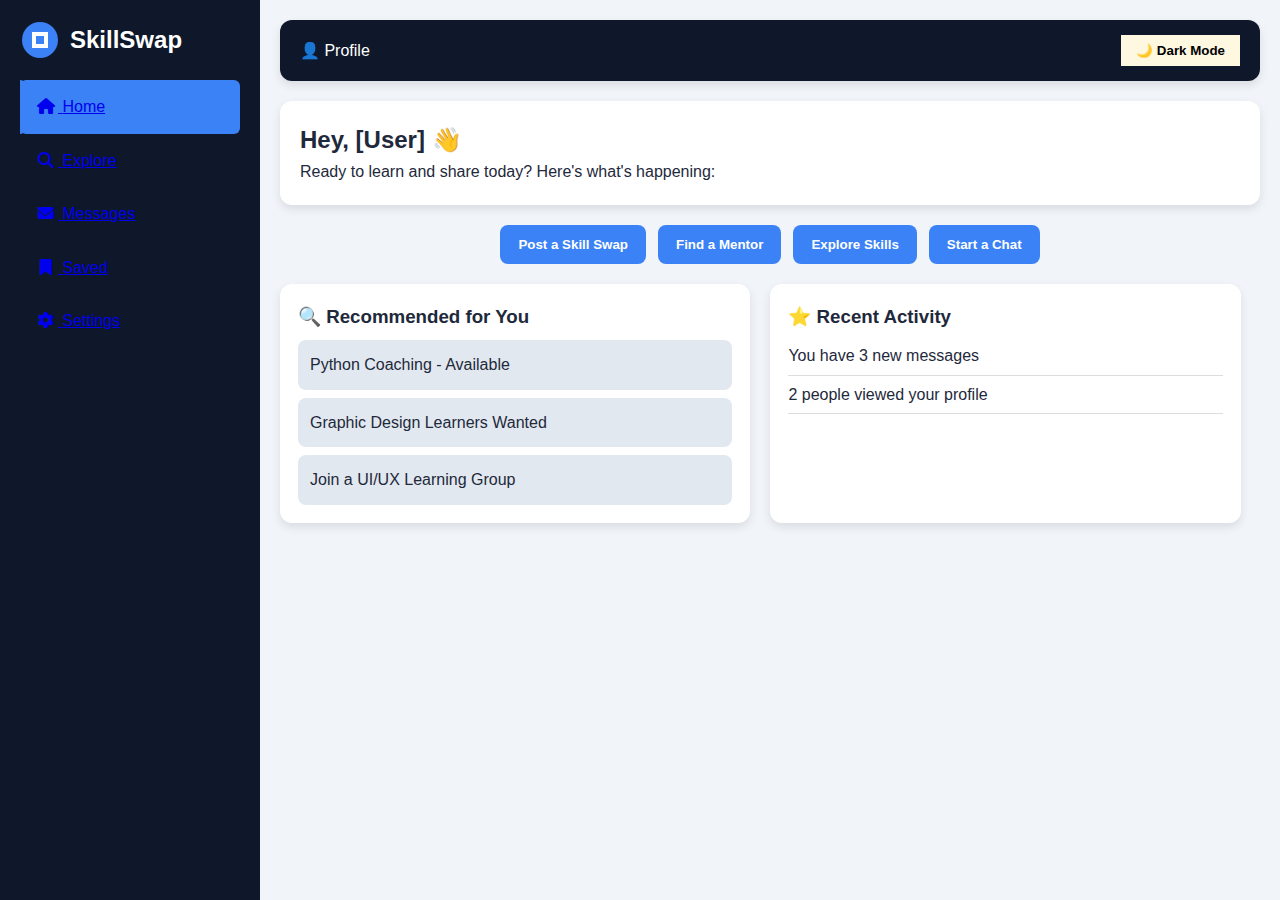
==== dashboard.html @ bd2e2d58 "Add files via upload" ====
<!DOCTYPE html>
    <html lang="en">
    <head>
        <meta charset="UTF-8">
        <meta name="viewport" content="width=device-width, initial-scale=1.0">
        <title>SkillSwap Dashboard</title>
        <link rel="stylesheet" href="styles/general.css">
        <link rel="stylesheet" href="styles/dashboard.css">
        <link rel="stylesheet" href="styles/sidebar.css">
        <link rel="stylesheet" href="styles/navbar.css">
        <script defer src="scripts/theme.js"></script>
        <script defer src="scripts/sidebar.js"></script>
        <link rel="stylesheet" href="https://cdnjs.cloudflare.com/ajax/libs/font-awesome/6.5.1/css/all.min.css">
    </head>
    <body>
        <div class="dashboard-container">
            <aside class="sidebar">
                <div class="sidebar-header">
                    <div class="logo" id="sidebar-toggle">
                        <img src="assets/favicon.svg" alt="SkillSwap Logo">
                        <span class="site-name">SkillSwap</span>
                    </div>
                </div>
                <ul class="menu">
                    <ul class="nav-menu">
                <li class="nav-item active">
                    <a href="dashboard.html" class="nav-link">
                        <i class="fas fa-home"></i>
                        <span>Home</span>
                    </a>
                </li>
                <li class="nav-item">
                    <a href="explore.html" class="nav-link">
                        <i class="fas fa-search"></i>
                        <span>Explore</span>
                    </a>
                </li>
                <li class="nav-item">
                    <a href="#" class="nav-link">
                        <i class="fas fa-envelope"></i>
                        <span>Messages</span>
                    </a>
                </li>
                <li class="nav-item">
                    <a href="#" class="nav-link">
                        <i class="fas fa-bookmark"></i>
                        <span>Saved</span>
                    </a>
                </li>
                <li class="nav-item">
                    <a href="#" class="nav-link">
                        <i class="fas fa-cog"></i>
                        <span>Settings</span>
                    </a>
                </li>
                </ul>
            </aside>

            <main class="main-content">
                <header class="topbar">
                    <div class="profile">👤 Profile</div>
                    <button id="theme-toggle">Toggle Theme</button>
                </header>
                
                <section class="content">
                    <div class="welcome-section">
                        <h2>Hey, [User] 👋</h2>
                        <p>Ready to learn and share today? Here's what's happening:</p>
                    </div>
                    
                    <div class="quick-actions">
                        <button>Post a Skill Swap</button>
                        <button>Find a Mentor</button>
                        <button>Explore Skills</button>
                        <button>Start a Chat</button>
                    </div>

                    <div class="content-grid">
                        <div class="skills-recommendation">
                            <h3>🔍 Recommended for You</h3>
                            <div class="skill-card">Python Coaching - Available</div>
                            <div class="skill-card">Graphic Design Learners Wanted</div>
                            <div class="skill-card">Join a UI/UX Learning Group</div>
                        </div>

                        <div class="recent-activity">
                            <h3>⭐ Recent Activity</h3>
                            <p>You have 3 new messages</p>
                            <p>2 people viewed your profile</p>
                        </div>
                    </div>          
                </section>
            </main>
        </div>

    </body>
    </html>
---- styles/general.css ----
* {
	margin: 0;
	padding: 0;
	box-sizing: border-box;
}

body {
	font-family: 'Inter', sans-serif;
	line-height: 1.6;
	color: #1e1e1e;
	background-color: #f8f9fa;
	display: flex;
	flex-direction: column;
	min-height: 100vh;
    transition: background 0.3s ease-in-out, color 0.3s ease-in-out;
}

/* Default (Light Mode) */

header {
    background-color: #0a192f;
    color: white;
}

.nav-bar-main{
    position: absolute;
    text-align: center;
    align-items: center;
    display: flex;
    right: 25px;    
    gap: 20px;
}

.nav-bar {
    position: absolute;
    text-align: center;
    align-items: center;
    display: flex;
    right: 150px;    
    gap: 20px;
}

nav a {
    color: white;
}

button#theme-toggle {
    background-color: #fff8e1;
    border: none;
    padding: 8px 15px;
    cursor: pointer;
    font-weight: bold;
    transition: background 0.3s ease-in-out;
}

button#theme-toggle:hover {
    background-color: #ffdb99;
}

/* Dark Mode */
.dark-mode {
    background-color: #1a1a2e;
    color: #E2E8F0;
}

.dark-mode header {
    background-color: #0a1931;
}

.dark-mode nav a {
    color: #FFC107;
}

.dark-mode button#theme-toggle {
    background-color: #14B8A6;
}

.dark-mode button#theme-toggle:hover {
    background-color: #11998e;
}
---- styles/dashboard.css ----
/* Root Variables */
:root {
    --primary-color: #1e293b;
    --secondary-color: #0f172a;
    --accent-color: #3b82f6;
    --text-color: #ffffff;
    --bg-color: #f1f5f9;
    --card-bg: #ffffff;
    --hover-bg: #334155;
    --shadow: 0 4px 10px rgba(0, 0, 0, 0.1);
    --border-radius: 12px;
}

/* Reset & General Styles */
* {
    margin: 0;
    padding: 0;
    box-sizing: border-box;
    font-family: 'Poppins', sans-serif;
}

body {
    background-color: var(--bg-color);
    color: var(--primary-color);
    display: flex;
}

/* Dashboard Layout */
.dashboard-container {
    display: flex;
    height: 100vh;
    width: 100vw;
    overflow: hidden;
}

/* Main Content */
.main-content {
    flex: 1;
    margin-left: 260px;
    display: flex;
    flex-direction: column;
    padding: 20px;
    transition: margin-left 0.3s ease-in-out;
}

.main-content.expanded {
    margin-left: 80px;
}

/* Topbar */
.topbar {
    background: var(--secondary-color);
    color: var(--text-color);
    padding: 15px 20px;
    display: flex;
    justify-content: space-between;
    align-items: center;
    box-shadow: var(--shadow);
    border-radius: var(--border-radius);
}

/* Profile Section */
.profile {
    display: flex;
    align-items: center;
    gap: 10px;
    cursor: pointer;
    transition: color 0.3s;
}

.profile:hover {
    color: var(--accent-color);
}

/* Content */
.content {
    margin-top: 20px;
    display: flex;
    flex-direction: column;
    gap: 20px;
}

/* Welcome Section */
.welcome-section {
    background: var(--card-bg);
    padding: 20px;
    border-radius: var(--border-radius);
    box-shadow: var(--shadow);
}

/* Quick Actions */
.quick-actions {
    display: flex;
    gap: 12px;
    flex-wrap: wrap;
    align-items: center;
    justify-content: center;
}

.quick-actions button {
    background: var(--accent-color);
    color: var(--text-color);
    border: none;
    padding: 12px 18px;
    cursor: pointer;
    border-radius: 8px;
    transition: background 0.3s;
    font-weight: bold;
}

.quick-actions button:hover {
    background: #2563eb;
}

/* Content Grid */
.content-grid {
    display: flex;
    flex-direction: column;
    gap: 20px;
}

/* Skill Recommendations & Recent Activity */
.skills-recommendation,
.recent-activity {
    background: var(--card-bg);
    padding: 18px;
    border-radius: var(--border-radius);
    box-shadow: var(--shadow);
    width: 100%;
}

.content-grid h3 {
    margin-bottom: 5px;
}

/* Skill Cards */
.skill-card {
    background: #e2e8f0;
    padding: 12px;
    border-radius: 8px;
    margin-top: 8px;
    cursor: pointer;
    transition: background 0.3s;
}

.skill-card:hover {
    background: #cbd5e1;
}

/* Recent Activity */
.recent-activity p {
    padding: 6px 0;
    border-bottom: 1px solid #ddd;
    cursor: pointer;
    transition: color 0.3s;
}

.recent-activity p:hover {
    color: var(--accent-color);
}

/* Responsive Design */
@media (max-width: 768px) {
    .dashboard-container {
        flex-direction: column;
    }

    .sidebar {
        width: 100%;
        height: 60px;
        flex-direction: row;
        padding: 0 10px;
        justify-content: space-between;
    }

    .sidebar-header {
        margin-bottom: 0;
        width: auto;
    }
    
    .menu {
        flex-direction: row;
        gap: 5px;
    }
    
    .menu li {
        padding: 10px 12px;
    }
    
    .menu-text {
        display: none;
    }
    
    .sidebar.collapsed {
        width: 100%;
    }
    
    .main-content {
        margin-left: 0;
        margin-bottom: 60px;
    }
}

/* Responsive Grid Layout */
@media (min-width: 768px) {
    .content-grid {
        flex-direction: row;
    }

    .skills-recommendation,
    .recent-activity {
        width: 48%;
    }
}
---- styles/sidebar.css ----
.sidebar {
    width: 260px;
    background: var(--secondary-color);
    color: var(--text-color);
    display: flex;
    flex-direction: column;
    padding: 20px;
    position: fixed;
    height: 100%;
    left: 0;
    top: 0;
    transition: all 0.3s ease;
    overflow: hidden;
}

.sidebar.collapsed {
    width: 80px;
    align-items: center;
}

.sidebar.collapsed .logo .site-name {
    display: none;
}

.sidebar.collapsed .menu li {
    justify-content: center;
    padding: 14px 0;
}

/* Sidebar Header */
.sidebar-header {
    display: flex;
    justify-content: space-between;
    align-items: center;
    margin-bottom: 20px;
}

/* Logo */
.logo {
    display: flex;
    align-items: center;
    font-size: 22px;
    font-weight: bold;
}

.logo img {
    width: 30px;
    height: 30px;
    margin-right: 10px;
}

/* Sidebar Toggle Button */
.toggle-btn {
    background: transparent;
    border: none;
    color: var(--text-color);
    font-size: 24px;
    cursor: pointer;
    transition: transform 0.3s ease-in-out;
}

/* Sidebar Menu */
.menu {
    list-style: none;
    display: flex;
    flex-direction: column;
    gap: 8px;
}

.menu li {
    padding: 14px;
    cursor: pointer;
    display: flex;
    align-items: center;
    gap: 12px;
    border-radius: 6px;
    transition: all 0.2s ease;
}

.menu li:hover {
    transform: translateX(5px);
    background-color: var(--hover-bg);
}

.sidebar.collapsed .menu li:hover {
    transform: scale(1.1);
}

.menu .active {
    background-color: var(--accent-color);
    position: relative;
}

.menu .active::before {
    content: '';
    position: absolute;
    left: 0;
    top: 0;
    bottom: 0;
    width: 4px;
    background: var(--accent-color);
    border-radius: 0 4px 4px 0;
}

.menu-text {
    transition: opacity 0.3s ease, visibility 0.3s ease;
}

.menu-text.hidden {
    opacity: 0;
    visibility: hidden;
    width: 0;
    position: absolute;
}

.menu li i {
    min-width: 24px;
    text-align: center;
}
---- styles/navbar.css ----
.logo {
    display: flex;
    align-items: center;
}

.logo img {
    width: 40px;
    height: 40px;
    margin-right: 10px;
}

.site-name {
    font-size: 1.5rem;
    font-weight: bold;
}

nav ul {
    list-style: none;
    display: flex;
    gap: 20px;
}

nav ul li {
    display: inline;
}

nav ul li a {
    color: white;
    text-decoration: none;
    font-size: 1rem;
    font-weight: bold;
    transition: color 0.3s;
}

nav ul li a:hover {
    color: #ffc107;
}
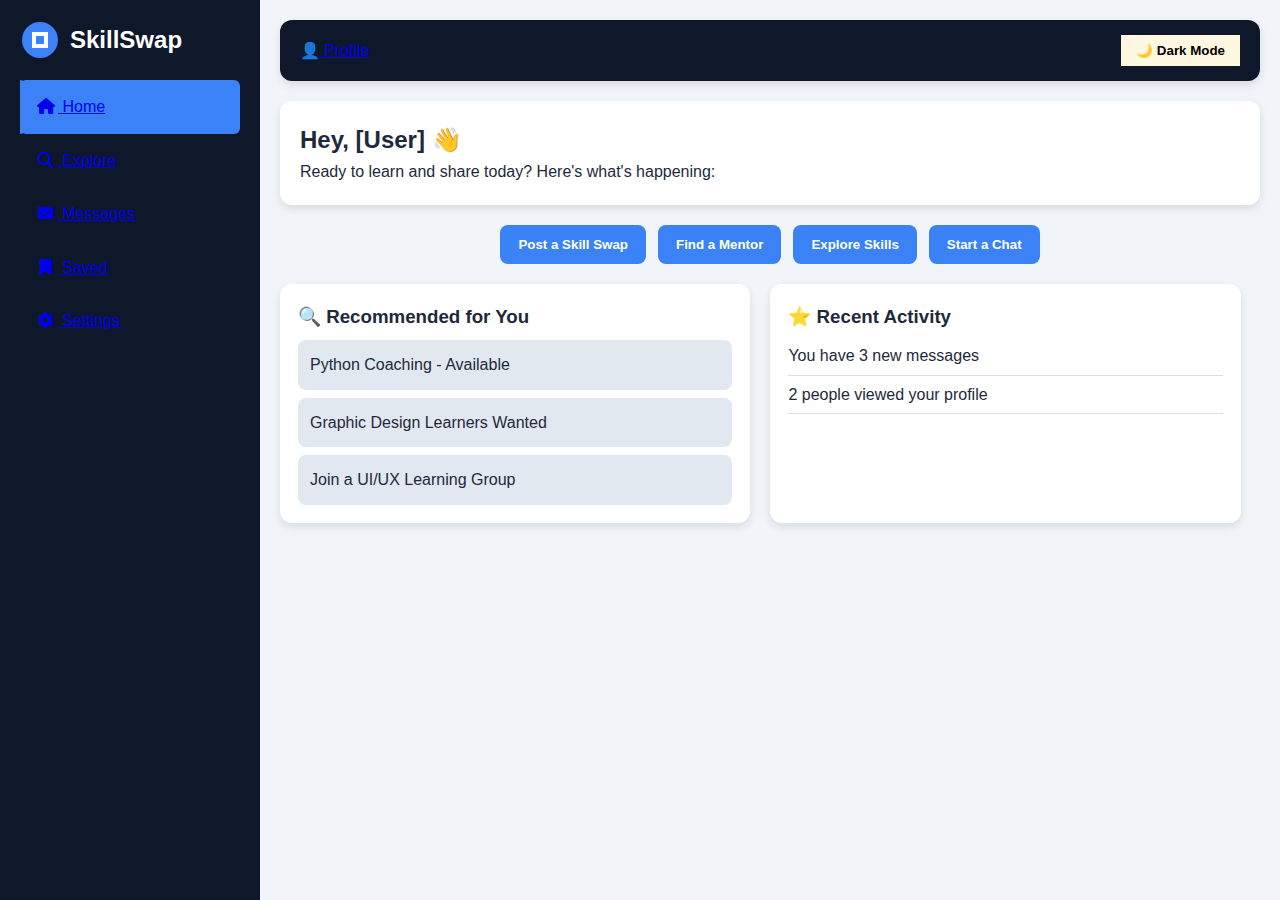
==== commit 5a3de46a: "Add files via upload" ====
--- a/dashboard.html
+++ b/dashboard.html
@@ -58,7 +58,9 @@
 
             <main class="main-content">
                 <header class="topbar">
-                    <div class="profile">👤 Profile</div>
+                    <a href="profile.html">
+                        <div class="profile">👤 Profile</div>
+                    </a>
                     <button id="theme-toggle">Toggle Theme</button>
                 </header>
                 
